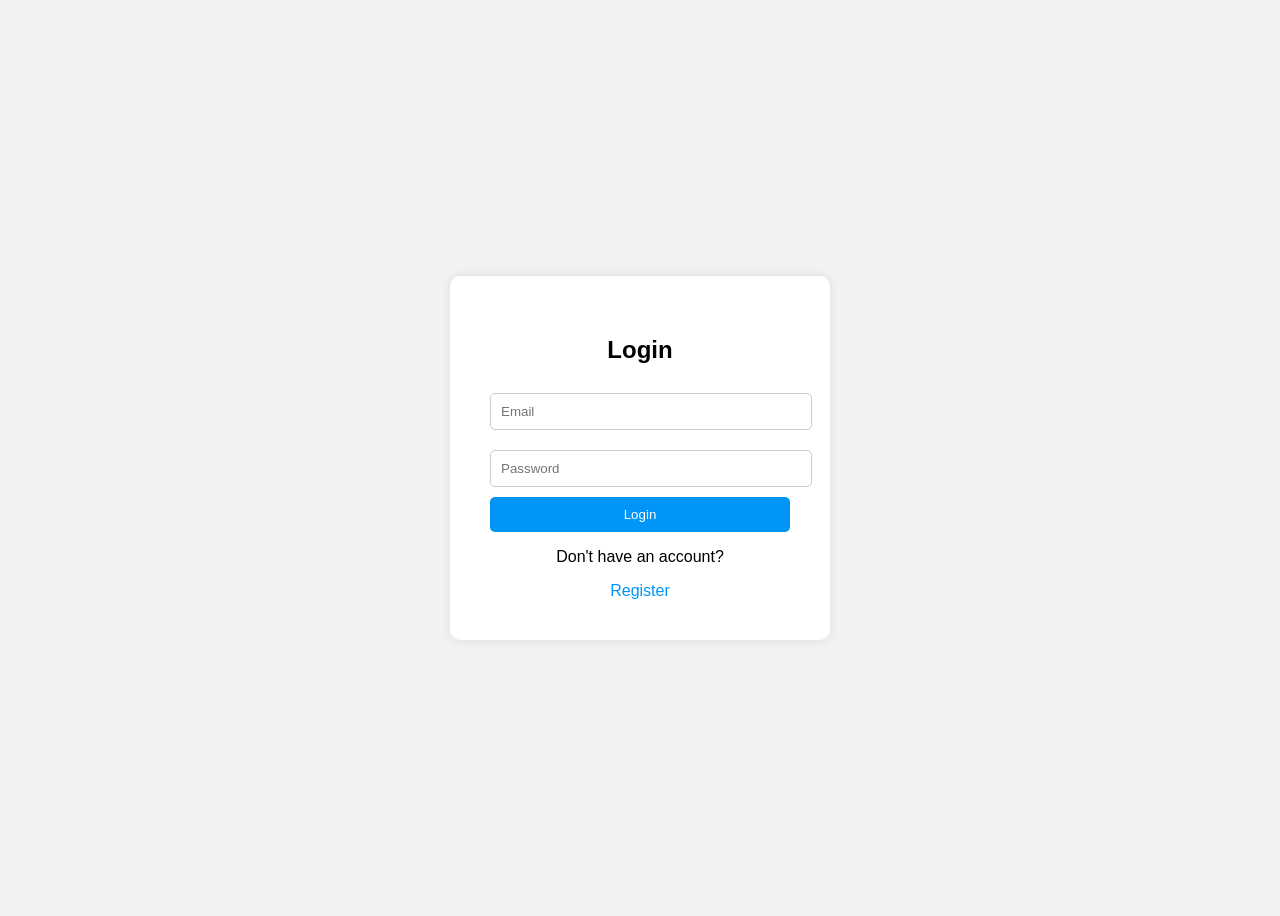
==== login.html @ 219317a4 "Improved login, registration and todo UI" ====
<!DOCTYPE html>
<html>
<head>
<title>Login</title>

<style>

body{
font-family:Arial;
background:#f2f2f2;
display:flex;
justify-content:center;
align-items:center;
height:100vh;
}

.box{
background:white;
padding:40px;
border-radius:10px;
width:300px;
text-align:center;
box-shadow:0 0 10px rgba(0,0,0,0.1);
}

input{
width:100%;
padding:10px;
margin:10px 0;
border:1px solid #ccc;
border-radius:5px;
}

button{
width:100%;
padding:10px;
background:#0095f6;
color:white;
border:none;
border-radius:5px;
cursor:pointer;
}

a{
color:#0095f6;
text-decoration:none;
}

</style>

</head>

<body>

<div class="box">

<h2>Login</h2>

<form onsubmit="return loginUser()">

<input type="email" placeholder="Email" required>

<input type="password" placeholder="Password" required>

<button type="submit">Login</button>

</form>

<p>Don't have an account?</p>

<a href="registration.html">Register</a>

</div>

<script>

function loginUser(){

alert("Login Successful!");

window.location.href="index.html";

return false;

}

</script>

</body>
</html>
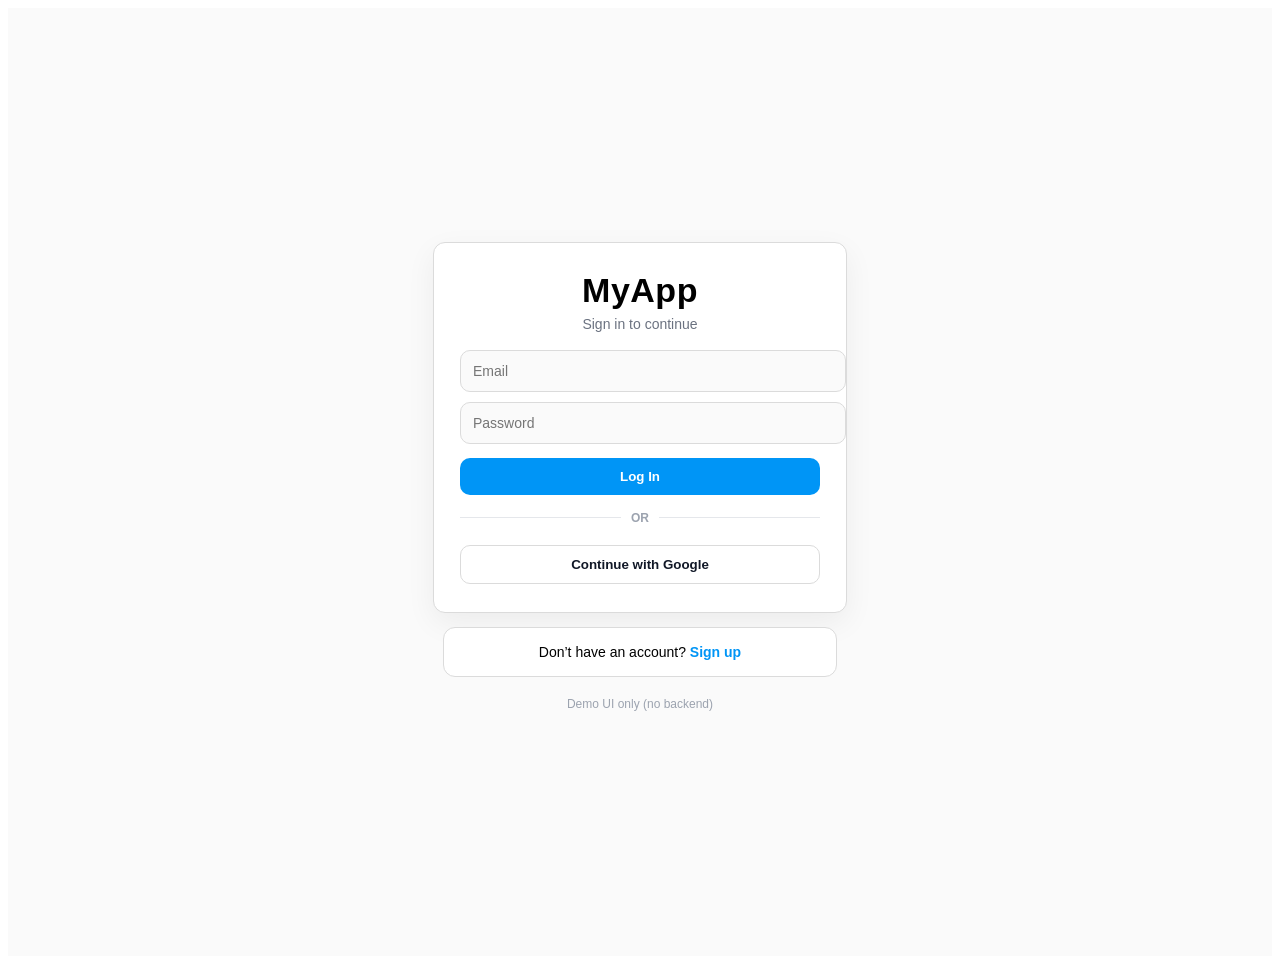
==== commit 4a4f57d3: "updated files" ====
--- a/login.html
+++ b/login.html
@@ -1,90 +1,52 @@
 <!DOCTYPE html>
-<html>
+<html lang="en">
 <head>
-<title>Login</title>
-
-<style>
-
-body{
-font-family:Arial;
-background:#f2f2f2;
-display:flex;
-justify-content:center;
-align-items:center;
-height:100vh;
-}
-
-.box{
-background:white;
-padding:40px;
-border-radius:10px;
-width:300px;
-text-align:center;
-box-shadow:0 0 10px rgba(0,0,0,0.1);
-}
-
-input{
-width:100%;
-padding:10px;
-margin:10px 0;
-border:1px solid #ccc;
-border-radius:5px;
-}
-
-button{
-width:100%;
-padding:10px;
-background:#0095f6;
-color:white;
-border:none;
-border-radius:5px;
-cursor:pointer;
-}
-
-a{
-color:#0095f6;
-text-decoration:none;
-}
-
-</style>
-
+  <meta charset="UTF-8" />
+  <meta name="viewport" content="width=device-width, initial-scale=1.0" />
+  <title>Login</title>
+  <link rel="stylesheet" href="style.css" />
 </head>
-
 <body>
 
-<div class="box">
+  <div class="auth-page">
+    <div class="auth-card">
+      <div class="brand">MyApp</div>
+      <p class="subtitle">Sign in to continue</p>
 
-<h2>Login</h2>
+      <form class="auth-form" onsubmit="return loginUser()">
+        <div class="field">
+          <input type="email" id="loginEmail" placeholder="Email" required />
+        </div>
 
-<form onsubmit="return loginUser()">
+        <div class="field">
+          <input type="password" id="loginPassword" placeholder="Password" required />
+        </div>
 
-<input type="email" placeholder="Email" required>
+        <button class="auth-btn" type="submit">Log In</button>
 
-<input type="password" placeholder="Password" required>
+        <div class="divider"><span>OR</span></div>
+        <button class="auth-btn outline" type="button">Continue with Google</button>
+      </form>
+    </div>
 
-<button type="submit">Login</button>
+    <div class="auth-card small">
+      <p class="switch">
+        Don’t have an account?
+        <a href="registration.html">Sign up</a>
+      </p>
+    </div>
 
-</form>
+    <p class="mini-note">Demo UI only (no backend)</p>
+  </div>
 
-<p>Don't have an account?</p>
-
-<a href="registration.html">Register</a>
-
-</div>
-
-<script>
-
-function loginUser(){
-
-alert("Login Successful!");
-
-window.location.href="index.html";
-
-return false;
-
-}
-
-</script>
+  <script>
+    function loginUser() {
+      // Demo login (no backend)
+      localStorage.setItem("isLoggedIn", "true");
+      window.location.href = "index.html";
+      return false;
+    }
+  </script>
 
 </body>
 </html>
--- a/style.css
+++ b/style.css
@@ -0,0 +1,219 @@
+/* =========================
+   TODO LIST PAGE STYLES
+   ========================= */
+
+.todo-page{
+  margin: 0;
+  font-family: Arial, sans-serif;
+  background: linear-gradient(to right, #667eea, #764ba2);
+  min-height: 100vh;
+  display: flex;
+  justify-content: center;
+  align-items: center;
+}
+
+.todo-page .container {
+  background: white;
+  padding: 25px;
+  border-radius: 10px;
+  width: 350px;
+  box-shadow: 0 5px 15px rgba(0,0,0,0.2);
+}
+
+.todo-page h1 {
+  text-align: center;
+}
+
+.todo-page .input-section {
+  display: flex;
+  gap: 10px;
+  margin-bottom: 20px;
+}
+
+.todo-page input {
+  flex: 1;
+  padding: 10px;
+  border: 1px solid #ddd;
+  border-radius: 6px;
+  outline: none;
+}
+
+.todo-page button {
+  padding: 10px 14px;
+  border: none;
+  background-color: #667eea;
+  color: white;
+  border-radius: 6px;
+  cursor: pointer;
+  font-weight: 700;
+}
+
+.todo-page button:hover {
+  background-color: #5563c1;
+}
+
+.todo-page ul {
+  list-style: none;
+  padding: 0;
+}
+
+.todo-page li {
+  display: flex;
+  align-items: center;
+  justify-content: space-between;
+  margin-bottom: 10px;
+  background: #f4f4f4;
+  padding: 10px;
+  border-radius: 7px;
+}
+
+.todo-page .logout{
+  margin-top: 15px;
+  width: 100%;
+  background: #ef4444;
+}
+
+.todo-page .logout:hover{
+  background: #dc2626;
+}
+
+/* =========================
+   AUTH (Login/Register) UI
+   ========================= */
+
+.auth-page{
+  margin: 0;
+  min-height: 100vh;
+  display: flex;
+  flex-direction: column;
+  justify-content: center;
+  align-items: center;
+  padding: 24px;
+  background: #fafafa;
+  font-family: Arial, sans-serif;
+}
+
+.auth-card{
+  width: 360px;
+  max-width: 92vw;
+  background: #fff;
+  border: 1px solid #dbdbdb;
+  border-radius: 12px;
+  padding: 28px 26px;
+  box-shadow: 0 10px 30px rgba(0,0,0,0.06);
+  margin-bottom: 14px;
+}
+
+.auth-card.small{
+  padding: 16px;
+  border-radius: 12px;
+  box-shadow: none;
+}
+
+.brand{
+  font-size: 34px;
+  font-weight: 800;
+  text-align: center;
+  letter-spacing: 0.5px;
+  margin-bottom: 6px;
+}
+
+.subtitle{
+  text-align: center;
+  margin: 0 0 18px;
+  color: #6b7280;
+  font-size: 14px;
+}
+
+.auth-form{
+  display: flex;
+  flex-direction: column;
+  gap: 10px;
+}
+
+.field input{
+  width: 100%;
+  padding: 12px 12px;
+  border: 1px solid #dbdbdb;
+  border-radius: 10px;
+  outline: none;
+  background: #fafafa;
+  font-size: 14px;
+}
+
+.field input:focus{
+  background: #fff;
+  border-color: #a8a8a8;
+}
+
+.auth-btn{
+  width: 100%;
+  padding: 11px 12px;
+  border: none;
+  border-radius: 10px;
+  background: #0095f6;
+  color: #fff;
+  font-weight: 700;
+  cursor: pointer;
+  margin-top: 4px;
+}
+
+.auth-btn:hover{
+  filter: brightness(0.95);
+}
+
+.auth-btn.outline{
+  background: #fff;
+  color: #111827;
+  border: 1px solid #dbdbdb;
+}
+
+.divider{
+  display: flex;
+  align-items: center;
+  gap: 10px;
+  margin: 6px 0;
+  color: #9ca3af;
+  font-size: 12px;
+  font-weight: 700;
+}
+
+.divider::before,
+.divider::after{
+  content: "";
+  height: 1px;
+  flex: 1;
+  background: #e5e7eb;
+}
+
+.switch{
+  text-align: center;
+  margin: 0;
+  font-size: 14px;
+}
+
+.switch a{
+  text-decoration: none;
+  color: #0095f6;
+  font-weight: 700;
+}
+
+.terms{
+  margin: 10px 0 0;
+  font-size: 12px;
+  color: #6b7280;
+  text-align: center;
+  line-height: 1.4;
+}
+
+.terms a{
+  color: #111827;
+  text-decoration: none;
+  font-weight: 700;
+}
+
+.mini-note{
+  font-size: 12px;
+  color: #9ca3af;
+  margin-top: 6px;
+}
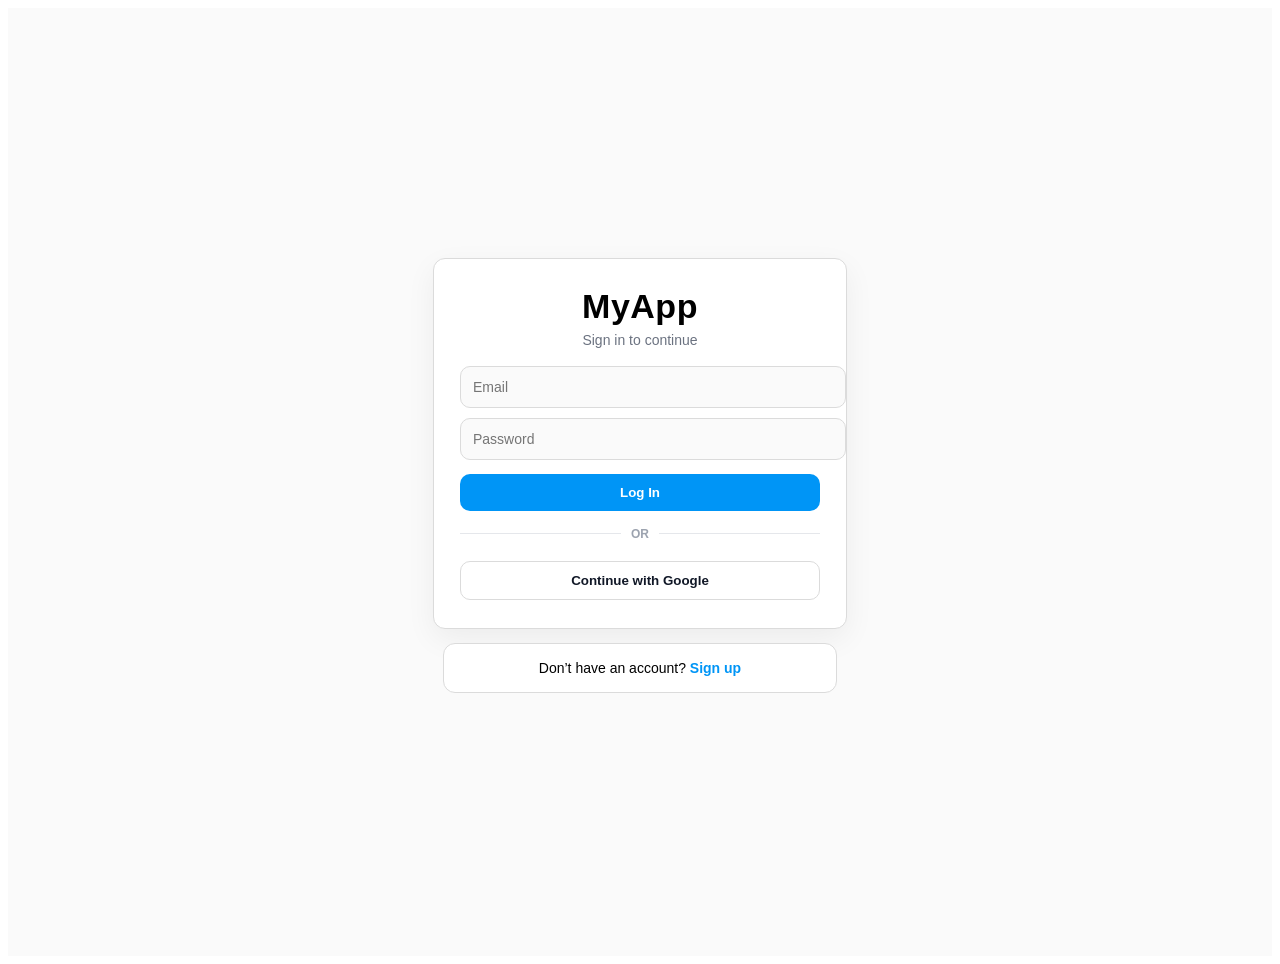
==== commit d549f017: "Removed demo UI from login page" ====
--- a/login.html
+++ b/login.html
@@ -36,7 +36,7 @@
       </p>
     </div>
 
-    <p class="mini-note">Demo UI only (no backend)</p>
+    
   </div>
 
   <script>
